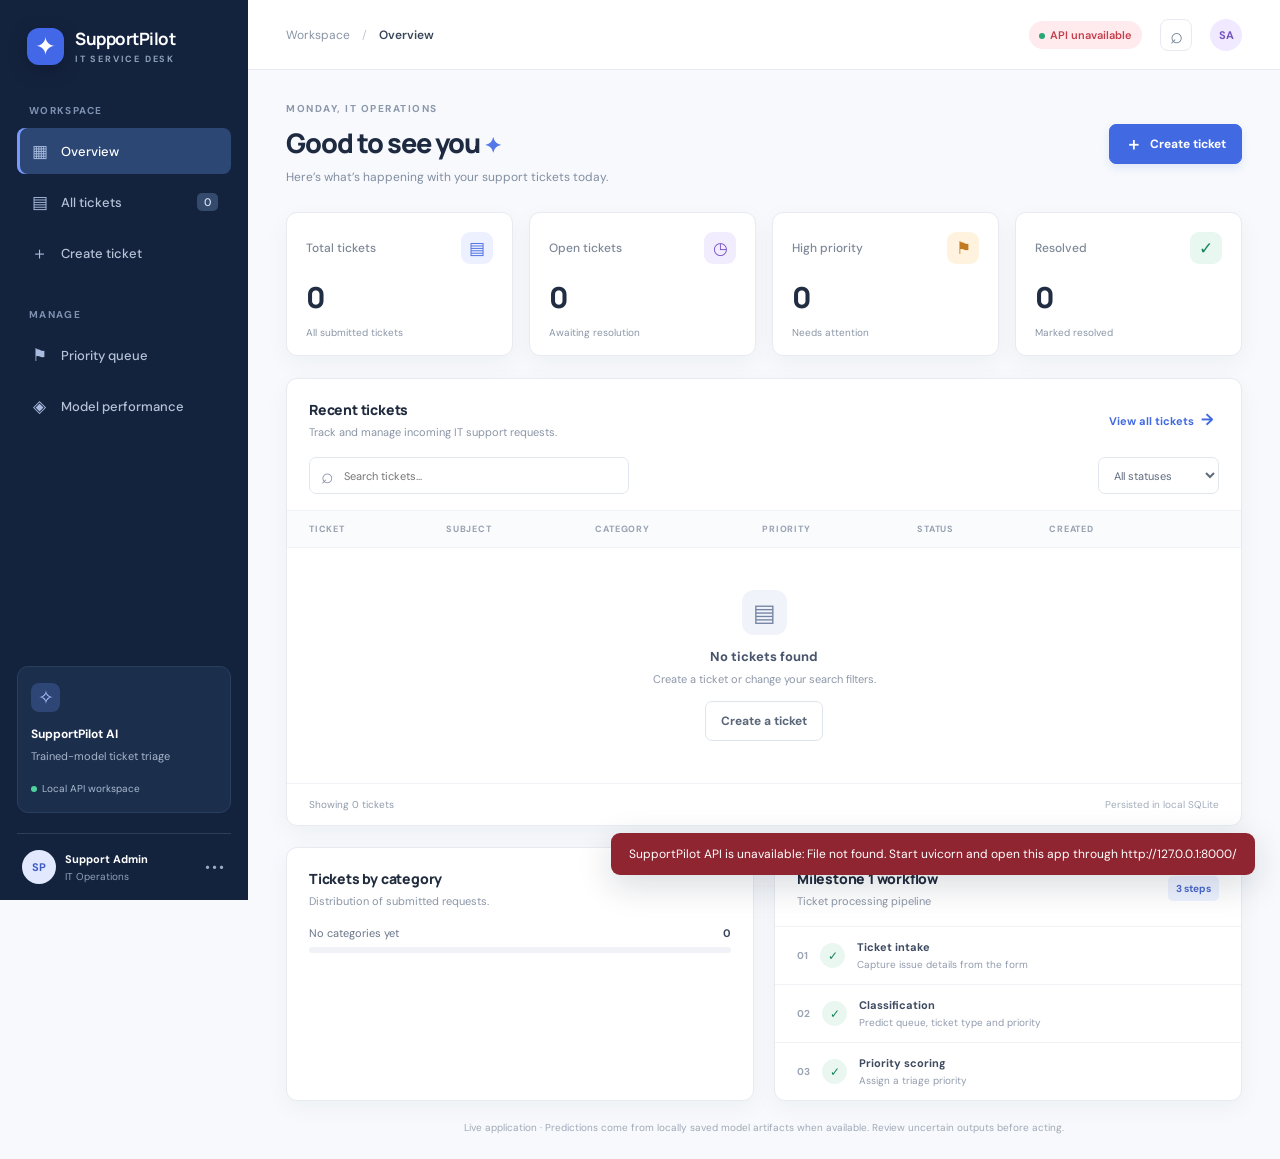
==== SupportPilot-codebase/SupportPilot/frontend/index.html @ 40ceaa6e "first commit" ====
<!DOCTYPE html>
<html lang="en">
<head>
  <meta charset="UTF-8" />
  <meta name="viewport" content="width=device-width, initial-scale=1.0" />
  <meta name="description" content="SupportPilot multilingual AI ticket classification and resolution workspace" />
  <title>SupportPilot | IT Support Desk</title>
  <link rel="stylesheet" href="style.css" />
</head>
<body>
  <div class="app-shell">
    <aside class="sidebar" id="sidebar">
      <a class="brand" href="#" aria-label="SupportPilot home">
        <span class="brand-mark">✦</span>
        <span><strong>SupportPilot</strong><small>IT SERVICE DESK</small></span>
      </a>

      <div class="nav-label">WORKSPACE</div>
      <nav class="nav">
        <button class="nav-item active" data-view="dashboard"><span class="nav-icon">▦</span> Overview</button>
        <button class="nav-item" data-view="tickets"><span class="nav-icon">▤</span> All tickets <span class="nav-count" id="navTicketCount">0</span></button>
        <button class="nav-item" data-view="create"><span class="nav-icon">＋</span> Create ticket</button>
      </nav>

      <div class="nav-label tools-label">MANAGE</div>
      <div class="nav">
        <button class="nav-item" data-view="priority"><span class="nav-icon">⚑</span> Priority queue</button>
          <button class="nav-item" data-view="models"><span class="nav-icon">◈</span> Model performance</button>
      </div>

      <div class="sidebar-bottom">
        <div class="help-card">
          <span class="help-icon">✧</span>
          <strong>SupportPilot AI</strong>
          <p>Trained-model ticket triage</p>
          <span class="status-dot"></span><small>Local API workspace</small>
        </div>
        <div class="profile">
          <div class="avatar">SP</div>
          <div><strong>Support Admin</strong><small>IT Operations</small></div>
          <span class="profile-menu">•••</span>
        </div>
      </div>
    </aside>

    <main class="main">
      <header class="topbar">
        <button class="mobile-menu" id="mobileMenu" aria-label="Toggle navigation">☰</button>
        <div class="breadcrumbs">Workspace <span>/</span> <strong id="breadcrumbCurrent">Overview</strong></div>
        <div class="topbar-right">
          <span class="demo-pill" id="apiStatusPill"><span></span> Connecting API…</span>
          <button class="icon-button" id="clearSearch" title="Clear search" aria-label="Clear search">⌕</button>
          <div class="top-avatar">SA</div>
        </div>
      </header>

      <section class="page-content" id="dashboardView">
        <div class="page-heading">
          <div>
            <p class="eyebrow">MONDAY, IT OPERATIONS</p>
            <h1>Good to see you <span class="wave">✦</span></h1>
            <p class="subheading">Here’s what’s happening with your support tickets today.</p>
          </div>
          <button class="primary-button" id="createTicketTop"><span>＋</span> Create ticket</button>
        </div>

        <div class="metric-grid">
          <article class="metric-card">
            <div class="metric-top"><span>Total tickets</span><span class="metric-icon blue">▤</span></div>
            <div class="metric-value" id="totalMetric">0</div>
            <div class="metric-foot"><span class="metric-neutral">All submitted tickets</span></div>
          </article>
          <article class="metric-card">
            <div class="metric-top"><span>Open tickets</span><span class="metric-icon purple">◷</span></div>
            <div class="metric-value" id="openMetric">0</div>
            <div class="metric-foot"><span class="metric-neutral">Awaiting resolution</span></div>
          </article>
          <article class="metric-card">
            <div class="metric-top"><span>High priority</span><span class="metric-icon orange">⚑</span></div>
            <div class="metric-value" id="highMetric">0</div>
            <div class="metric-foot"><span class="metric-neutral">Needs attention</span></div>
          </article>
          <article class="metric-card">
            <div class="metric-top"><span>Resolved</span><span class="metric-icon green">✓</span></div>
            <div class="metric-value" id="resolvedMetric">0</div>
            <div class="metric-foot"><span class="metric-neutral">Marked resolved</span></div>
          </article>
        </div>

        <section class="panel">
          <div class="panel-heading">
            <div><h2>Recent tickets</h2><p>Track and manage incoming IT support requests.</p></div>
            <button class="text-button" id="viewAllTickets">View all tickets <span>→</span></button>
          </div>
          <div class="table-controls">
            <label class="search-box"><span>⌕</span><input id="ticketSearch" type="search" placeholder="Search tickets..." /></label>
            <select id="statusFilter" aria-label="Filter by status">
              <option value="all">All statuses</option><option value="Open">Open</option><option value="In Progress">In progress</option><option value="Resolved">Resolved</option>
            </select>
          </div>
          <div class="table-wrap">
            <table>
              <thead><tr><th>TICKET</th><th>SUBJECT</th><th>CATEGORY</th><th>PRIORITY</th><th>STATUS</th><th>CREATED</th><th></th></tr></thead>
              <tbody id="ticketTableBody"></tbody>
            </table>
            <div class="empty-state hidden" id="emptyState"><div class="empty-icon">▤</div><strong>No tickets found</strong><p>Create a ticket or change your search filters.</p><button class="secondary-button" id="emptyCreateButton">Create a ticket</button></div>
          </div>
          <div class="table-footer"><span id="tableSummary">Showing 0 tickets</span><span class="prototype-note">Persisted in local SQLite</span></div>
        </section>

        <div class="bottom-grid">
          <section class="panel category-panel">
            <div class="panel-heading"><div><h2>Tickets by category</h2><p>Distribution of submitted requests.</p></div></div>
            <div id="categoryBars" class="category-bars"></div>
          </section>
          <section class="panel workflow-panel">
            <div class="panel-heading"><div><h2>Milestone 1 workflow</h2><p>Ticket processing pipeline</p></div><span class="workflow-tag">3 steps</span></div>
            <div class="workflow-step"><span class="step-number">01</span><span class="step-check">✓</span><div><strong>Ticket intake</strong><small>Capture issue details from the form</small></div></div>
            <div class="workflow-step"><span class="step-number">02</span><span class="step-check">✓</span><div><strong>Classification</strong><small>Predict queue, ticket type and priority</small></div></div>
            <div class="workflow-step"><span class="step-number">03</span><span class="step-check">✓</span><div><strong>Priority scoring</strong><small>Assign a triage priority</small></div></div>
          </section>
        </div>
        <p class="disclaimer">Live application · Predictions come from locally saved model artifacts when available. Review uncertain outputs before acting.</p>
      </section>

      <section class="page-content hidden" id="createView">
        <div class="page-heading">
          <div><p class="eyebrow">TICKET INTAKE</p><h1>Create a ticket</h1><p class="subheading">Describe the issue. SupportPilot will classify and score it.</p></div>
          <button class="secondary-button" id="cancelCreate">← Back to dashboard</button>
        </div>
        <div class="form-layout">
          <form class="panel ticket-form" id="ticketForm">
            <div class="form-section-title"><span class="form-step">1</span><div><h2>Requester details</h2><p>Who needs help?</p></div></div>
            <div class="field-grid">
              <label class="field"><span>Requester name <b>*</b></span><input id="requesterName" name="requesterName" placeholder="e.g. Saksham Sahu" required maxlength="80" /></label>
              <label class="field"><span>Work email <b>*</b></span><input id="requesterEmail" name="requesterEmail" type="email" placeholder="name@company.com" required maxlength="120" /></label>
            </div>
            <div class="form-divider"></div>
            <div class="form-section-title"><span class="form-step">2</span><div><h2>Issue details</h2><p>Give enough detail to understand the problem.</p></div></div>
            <label class="field"><span>Ticket subject <b>*</b></span><input id="ticketSubject" name="subject" placeholder="e.g. Unable to connect to office VPN" required minlength="4" maxlength="120" /></label>
            <label class="field"><span>Description <b>*</b></span><textarea id="ticketDescription" name="description" rows="5" placeholder="What happened? When did it start? Include any error message..." required minlength="10" maxlength="1500"></textarea><small class="field-hint">Minimum 10 characters. Do not include passwords or sensitive data.</small></label>
            <div class="field-grid">
              <label class="field"><span>Business impact <b>*</b></span><select id="businessImpact" required><option value="low">Low — one user, minor inconvenience</option><option value="medium" selected>Medium — work is slowed down</option><option value="high">High — critical work is blocked</option><option value="critical">Critical — multiple users or service down</option></select></label>
              <label class="field"><span>Preferred contact</span><select id="contactMethod"><option>Email</option><option>Phone</option><option>Chat</option></select></label>
              <label class="field"><span>Ticket language</span><select id="ticketLanguage"><option value="auto" selected>Auto detect</option><option value="en">English</option><option value="de">German</option></select></label>
            </div>
            <div class="form-actions"><button type="button" class="secondary-button" id="resetForm">Clear form</button><button type="submit" class="primary-button"><span>✧</span> Submit & classify ticket</button></div>
          </form>
          <aside class="side-info">
            <div class="ai-info-card"><div class="ai-info-icon">✧</div><h3>Smart ticket triage</h3><p>After submission, the backend runs saved classifier artifacts when available and records model confidence for review.</p><div class="info-line"><span>✓</span> Queue and type prediction</div><div class="info-line"><span>✓</span> Model-confidence display</div><div class="info-line"><span>✓</span> Human-reviewed priority triage</div></div>
            <div class="tip-card"><strong>💡 Tip for better results</strong><p>Describe the actual symptom, the system affected, and who is impacted. Avoid vague descriptions such as “It is not working.”</p></div>
          </aside>
        </div>
      </section>

      <section class="page-content hidden" id="ticketsView">
        <div class="page-heading"><div><p class="eyebrow">WORKSPACE</p><h1>All tickets</h1><p class="subheading">Search, review and update ticket status.</p></div><button class="primary-button" id="createFromTickets">＋ Create ticket</button></div>
        <section class="panel"><div class="panel-heading"><div><h2>Ticket queue</h2><p>Tickets persisted by the local SupportPilot API.</p></div></div><div class="table-controls"><label class="search-box"><span>⌕</span><input id="allTicketSearch" type="search" placeholder="Search by ID, subject or requester..." /></label><select id="allStatusFilter"><option value="all">All statuses</option><option>Open</option><option>In Progress</option><option>Resolved</option></select></div><div class="table-wrap"><table><thead><tr><th>TICKET</th><th>SUBJECT</th><th>CATEGORY</th><th>PRIORITY</th><th>STATUS</th><th>CREATED</th><th></th></tr></thead><tbody id="allTicketTableBody"></tbody></table><div class="empty-state hidden" id="allEmptyState"><div class="empty-icon">▤</div><strong>No tickets found</strong><p>Try another search or create a ticket.</p></div></div><div class="table-footer"><span id="allTableSummary">Showing 0 tickets</span><span class="prototype-note">Persisted in local SQLite</span></div></section>
      </section>

      <section class="page-content hidden" id="priorityView">
        <div class="page-heading"><div><p class="eyebrow">TRIAGE</p><h1>Priority queue</h1><p class="subheading">Review tickets that may need faster attention.</p></div><button class="primary-button" id="createFromPriority">＋ Create ticket</button></div>
        <section class="panel"><div class="panel-heading"><div><h2>High and critical priority</h2><p>Model-assigned High and Critical tickets. Confidence is not a calibrated risk score.</p></div></div><div class="table-wrap"><table><thead><tr><th>TICKET</th><th>SUBJECT</th><th>CATEGORY</th><th>PRIORITY</th><th>STATUS</th><th>CREATED</th><th></th></tr></thead><tbody id="priorityTableBody"></tbody></table><div class="empty-state hidden" id="priorityEmptyState"><div class="empty-icon">✓</div><strong>No high-priority tickets</strong><p>New high-priority tickets will appear here.</p></div></div></section>
      </section>
      <section class="page-content hidden" id="modelsView">
        <div class="page-heading">
          <div><p class="eyebrow">MODEL MONITORING</p><h1>Training performance</h1><p class="subheading">Held-out test scores transcribed from your training logs, with live artifact availability.</p></div>
          <button class="secondary-button" id="refreshModels">↻ Refresh model status</button>
        </div>
        <div class="metric-grid model-metric-grid" id="modelMetricCards">
          <article class="metric-card"><div class="metric-top"><span>Loading recorded scores</span><span class="metric-icon blue">◈</span></div><div class="metric-value">—</div><div class="metric-foot">Fetching model metrics…</div></article>
        </div>
        <section class="panel">
          <div class="panel-heading"><div><h2>Held-out evaluation results</h2><p>Recorded metrics from your supplied logs; artifact status is checked against the configured artifacts directory.</p></div><span class="workflow-tag" id="testSetSize">Test set: 2,859 rows</span></div>
          <div class="table-wrap"><table class="model-table"><thead><tr><th>TASK</th><th>MODEL</th><th>ACCURACY / PRIMARY SCORE</th><th>MACRO F1</th><th>WEIGHTED F1 / OVERLAP</th><th>LOCAL ARTIFACT</th></tr></thead><tbody id="modelMetricsBody"><tr><td colspan="6">Loading recorded model results…</td></tr></tbody></table></div>
          <div class="table-footer"><span id="modelMetricsSource">Source: uploaded training logs</span><span class="prototype-note">Historical evaluations, not a live benchmark</span></div>
        </section>
        <div class="bottom-grid">
          <section class="panel category-panel"><div class="panel-heading"><div><h2>Interpretation</h2><p>What these scores indicate</p></div></div><div class="model-insight-list" id="modelInsights"><p>Loading model notes…</p></div></section>
          <section class="panel workflow-panel"><div class="panel-heading"><div><h2>Artifact checklist</h2><p>The app detects model files at runtime</p></div></div><div class="workflow-step"><span class="step-number">01</span><span class="step-check">✓</span><div><strong>queue / priority / type</strong><small>Hugging Face config, tokenizer, and model weights under artifacts/&lt;target&gt;</small></div></div><div class="workflow-step"><span class="step-number">02</span><span class="step-check">✓</span><div><strong>tags</strong><small>Multi-label XLM-RoBERTa checkpoint under artifacts/tags</small></div></div><div class="workflow-step"><span class="step-number">03</span><span class="step-check">✓</span><div><strong>textcnn_queue</strong><small>textcnn.pt plus tokenizer files under artifacts/textcnn_queue</small></div></div><p class="disclaimer model-artifact-help">If your weights are in your previous project, point SUPPORTPILOT_ARTIFACTS_DIR to that artifacts folder in .env. The displayed scores alone do not include model weights.</p></section>
        </div>
        <p class="disclaimer">Scores are taken from the uploaded logs. Queue and priority macro-F1 remain modest; treat these predictions as triage assistance, not autonomous decisions.</p>
      </section>
    </main>
  </div>

  <div class="toast" id="toast" role="status" aria-live="polite"></div>
  <div class="modal-backdrop hidden" id="ticketModal" role="dialog" aria-modal="true" aria-labelledby="modalTitle">
    <div class="modal">
      <button class="modal-close" id="modalClose" aria-label="Close ticket details">×</button>
      <p class="eyebrow">TICKET DETAILS</p><h2 id="modalTitle">Ticket</h2><p class="modal-subtitle" id="modalId"></p>
      <div class="result-grid" id="modalResults"></div>
      <div class="modal-section"><h3>Issue description</h3><p id="modalDescription"></p></div>
      <div class="modal-section"><h3>Classification reasoning</h3><p id="modalReasoning"></p></div>
      <div class="modal-section"><h3>Requester</h3><p id="modalRequester"></p></div>
      <div class="modal-section"><h3>Predicted tags</h3><div id="modalTags" class="predicted-tags"><span class="model-source-note">No tag predictions available.</span></div></div>
      <div class="modal-actions"><label class="field status-update"><span>Update status</span><select id="modalStatus"><option>Open</option><option>In Progress</option><option>Resolved</option></select></label><button class="primary-button" id="saveStatus">Save status</button></div>
      <section class="modal-section hidden" id="resolutionSection">
        <h3>AI resolution draft <span class="review-label">Human review required</span></h3>
        <p id="modalResponse" class="response-draft-text"></p>
        <div id="modalSources" class="source-list"></div>
      </section>
      <div class="modal-actions modal-ai-actions"><button class="secondary-button" id="generateResolution">✧ Draft AI response</button><span id="resolutionStatus" class="muted-status"></span></div>
      <p class="disclaimer">Model outputs are advisory. Review predictions and generated instructions before responding or making operational changes.</p>
    </div>
  </div>
  <script src="script.js"></script>
</body>
</html>
---- SupportPilot-codebase/SupportPilot/frontend/style.css ----
@import url('https://fonts.googleapis.com/css2?family=DM+Sans:wght@400;500;600;700&family=Manrope:wght@400;500;600;700;800&display=swap');

:root{--navy:#14233d;--navy2:#1b2e4d;--ink:#202b3d;--muted:#7b8799;--line:#e7ebf1;--bg:#f7f9fc;--blue:#4169e1;--blue2:#edf2ff;--green:#16845d;--green-bg:#e8f7f0;--orange:#b76b12;--orange-bg:#fff3df;--red:#c43e4c;--red-bg:#ffeaed;--purple:#7555c7;--purple-bg:#f1edff;--shadow:0 7px 24px rgba(26,43,73,.045)}
*{box-sizing:border-box}body{margin:0;background:var(--bg);color:var(--ink);font-family:'DM Sans',sans-serif;font-size:14px}button,input,select,textarea{font:inherit}button{cursor:pointer}.app-shell{min-height:100vh}.sidebar{position:fixed;inset:0 auto 0 0;width:248px;background:var(--navy);color:#fff;padding:27px 17px 16px;display:flex;flex-direction:column;z-index:20}.brand{display:flex;align-items:center;gap:11px;color:white;text-decoration:none;padding:0 10px 39px}.brand-mark{width:37px;height:37px;display:grid;place-items:center;border-radius:12px;background:#4268e7;color:white;font-size:25px;box-shadow:0 5px 15px #101b34}.brand strong{display:block;font-family:Manrope,sans-serif;font-size:17px;letter-spacing:-.5px}.brand small{display:block;margin-top:3px;color:#8ea0bd;font-size:9px;letter-spacing:1.8px;font-weight:700}.nav-label{padding:0 12px;margin-bottom:11px;color:#7e91b1;font-size:10px;letter-spacing:1.3px;font-weight:700}.nav{display:grid;gap:5px}.nav-item{border:0;background:transparent;color:#b6c2d6;display:flex;align-items:center;gap:12px;padding:12px 13px;text-align:left;border-radius:8px;font-size:13px;font-weight:500;transition:.15s}.nav-item:hover{background:#203452;color:#fff}.nav-item.active{background:#2c4774;color:#fff;box-shadow:inset 3px 0 #7899ff}.nav-icon{width:19px;text-align:center;font-size:17px;color:#a9bcdf}.nav-count{margin-left:auto;background:#354b6e;color:#dce6f7;border-radius:5px;padding:2px 7px;font-size:11px}.tools-label{margin-top:31px}.sidebar-bottom{margin-top:auto}.help-card{position:relative;background:#1b2e4c;border:1px solid #2a3f60;border-radius:11px;padding:16px 13px;margin-bottom:20px}.help-icon{display:grid;place-items:center;width:29px;height:29px;border-radius:8px;background:#2d4675;color:#a9c0ff;font-size:19px;margin-bottom:12px}.help-card strong{font-size:12px}.help-card p{color:#a6b5ca;font-size:11px;line-height:1.5;margin:6px 0 14px}.help-card small{font-size:10px;color:#a9bad0}.status-dot{display:inline-block;width:6px;height:6px;background:#50d29c;border-radius:50%;margin-right:5px}.profile{border-top:1px solid #2b3e5b;padding:16px 5px 0;display:flex;align-items:center;gap:9px}.avatar,.top-avatar{display:grid;place-items:center;width:34px;height:34px;border-radius:50%;background:#e2e9ff;color:#3e5bc2;font-size:11px;font-weight:700}.profile strong{display:block;font-size:11px}.profile small{display:block;color:#90a1bb;font-size:10px;margin-top:4px}.profile-menu{margin-left:auto;color:#9aabc3;letter-spacing:2px}.main{margin-left:248px;min-height:100vh}.topbar{height:70px;background:#fff;border-bottom:1px solid var(--line);display:flex;align-items:center;justify-content:space-between;padding:0 38px}.breadcrumbs{font-size:12px;color:#8994a5}.breadcrumbs span{padding:0 9px;color:#c2c9d4}.breadcrumbs strong{color:#39465a;font-weight:600}.topbar-right{display:flex;align-items:center;gap:18px}.demo-pill{background:#eef8f3;color:#21815d;border-radius:20px;padding:7px 10px;font-size:11px;font-weight:600}.demo-pill span{display:inline-block;width:6px;height:6px;background:#29a675;border-radius:50%;margin-right:5px}.icon-button{border:1px solid var(--line);background:white;color:#77849a;border-radius:8px;width:32px;height:32px;font-size:22px}.top-avatar{width:32px;height:32px;background:#f0e9ff;color:#7654bd}.mobile-menu{display:none}.page-content{padding:32px 38px 25px;max-width:1600px;margin:auto}.page-heading{display:flex;justify-content:space-between;align-items:center;gap:20px;margin-bottom:27px}.eyebrow{font-size:10px;letter-spacing:1.5px;color:#8b97aa;font-weight:700;margin:0 0 9px}.page-heading h1{font-family:Manrope,sans-serif;font-size:27px;letter-spacing:-1px;margin:0;color:#1d2a40;font-weight:800}.wave{font-size:21px;color:#5478e7}.subheading{font-size:12px;color:#818da0;margin:8px 0 0}.primary-button,.secondary-button{border-radius:7px;padding:11px 15px;font-size:12px;font-weight:700;display:inline-flex;align-items:center;justify-content:center;gap:8px;white-space:nowrap;transition:.15s}.primary-button{border:1px solid var(--blue);background:var(--blue);color:#fff;box-shadow:0 4px 10px #4169e122}.primary-button:hover{background:#3157ce;transform:translateY(-1px)}.primary-button span{font-size:17px;line-height:12px}.secondary-button{border:1px solid #dfe4ec;background:#fff;color:#5a6679}.secondary-button:hover{background:#f7f9fc}.metric-grid{display:grid;grid-template-columns:repeat(4,minmax(0,1fr));gap:16px;margin-bottom:22px}.metric-card,.panel{background:white;border:1px solid var(--line);border-radius:11px;box-shadow:var(--shadow)}.metric-card{padding:19px 19px 16px}.metric-top{display:flex;align-items:center;justify-content:space-between;color:#7c8798;font-size:12px;font-weight:500}.metric-icon{width:32px;height:32px;display:grid;place-items:center;border-radius:9px;font-size:17px}.blue{color:#4b6fe2;background:#edf1ff}.purple{color:#7956c8;background:#f1edff}.orange{color:#c17a20;background:#fff3df}.green{color:#16845d;background:#e8f7f0}.metric-value{font-family:Manrope,sans-serif;font-size:29px;letter-spacing:-1px;font-weight:800;margin:13px 0 9px;color:#202d42}.metric-foot{font-size:10px;color:#8b96a7}.metric-neutral{color:#8b96a7}.panel{overflow:hidden;margin-bottom:21px}.panel-heading{display:flex;align-items:center;justify-content:space-between;gap:14px;padding:21px 22px 18px}.panel-heading h2{font-family:Manrope,sans-serif;font-size:14px;margin:0;font-weight:800;letter-spacing:-.2px}.panel-heading p{font-size:11px;color:#8a95a6;margin:6px 0 0}.text-button{border:0;background:transparent;color:#4169e1;font-size:11px;font-weight:700}.text-button span{font-size:16px;margin-left:4px}.table-controls{padding:0 22px 16px;display:flex;justify-content:space-between;gap:12px}.search-box{display:flex;align-items:center;gap:8px;width:min(320px,100%);border:1px solid #e2e7ef;border-radius:7px;padding:0 11px;color:#8996aa}.search-box span{font-size:21px}.search-box input{border:0;outline:0;width:100%;height:35px;font-size:11px;color:var(--ink);background:transparent}.table-controls select,.field select,.status-update select{border:1px solid #e2e7ef;border-radius:7px;padding:0 30px 0 11px;background:white;color:#5f6b7e;font-size:11px;min-height:36px;outline-color:#9db2ff}.table-wrap{width:100%;overflow-x:auto}table{width:100%;border-collapse:collapse;white-space:nowrap}thead{background:#fafbfd}th{text-align:left;padding:12px 15px;color:#98a2b1;font-size:9px;letter-spacing:.8px;font-weight:700;border-top:1px solid #eff1f5;border-bottom:1px solid #eff1f5}td{padding:13px 15px;border-bottom:1px solid #f0f2f6;font-size:11px;color:#596579}tbody tr:last-child td{border-bottom:0}tbody tr:hover{background:#fbfcff}td:first-child,th:first-child{padding-left:22px}.ticket-id{color:#4169e1;font-weight:700;font-size:10px}.subject-cell{display:flex;align-items:center;gap:9px;max-width:280px}.subject-icon{width:28px;height:28px;display:grid;place-items:center;border-radius:8px;background:#f0f3fa;color:#6d7b94;font-size:14px;flex-shrink:0}.subject-text{overflow:hidden;text-overflow:ellipsis;max-width:225px;color:#354257;font-weight:600}.requester-line{display:block;color:#9aa4b3;font-size:10px;margin-top:4px;font-weight:400}.category-label{display:inline-flex;align-items:center;gap:5px}.category-dot{width:6px;height:6px;border-radius:50%;background:#6b85df}.priority-badge,.status-badge,.severity-badge{display:inline-flex;align-items:center;gap:5px;border-radius:5px;padding:5px 7px;font-size:10px;font-weight:700}.priority-badge.critical,.severity-badge.critical{color:var(--red);background:var(--red-bg)}.priority-badge.high,.severity-badge.high{color:#ba6c16;background:#fff1d9}.priority-badge.medium,.severity-badge.medium{color:#5e62bd;background:#f0efff}.priority-badge.low,.severity-badge.low{color:#26835e;background:#e9f7f0}.status-badge.open{color:#b66c13;background:#fff3df}.status-badge.in-progress{color:#4267c9;background:#edf2ff}.status-badge.resolved{color:#16845d;background:#e8f7f0}.row-menu{border:0;background:transparent;color:#99a3b2;font-size:18px;padding:4px 8px;border-radius:5px}.row-menu:hover{background:#eef2fa}.table-footer{display:flex;justify-content:space-between;gap:10px;padding:14px 22px;border-top:1px solid #f0f2f6;color:#919bab;font-size:10px}.prototype-note{color:#a3adba}.bottom-grid{display:grid;grid-template-columns:1fr 1fr;gap:20px}.bottom-grid .panel{margin-bottom:0}.category-bars{padding:0 22px 21px;display:grid;gap:15px}.bar-label{display:flex;justify-content:space-between;font-size:11px;color:#697589;margin-bottom:7px}.bar-label strong{color:#3b485c}.bar-track{height:6px;background:#f0f2f7;border-radius:8px;overflow:hidden}.bar-fill{height:100%;background:#5476e8;border-radius:8px;transition:width .3s}.workflow-tag{background:#edf2ff;color:#4968cc;font-size:10px;font-weight:700;padding:6px 8px;border-radius:5px}.workflow-step{display:flex;align-items:center;gap:12px;padding:13px 22px;border-top:1px solid #f0f2f6}.step-number{font-size:10px;color:#9ba5b4;font-weight:700}.step-check{display:grid;place-items:center;width:25px;height:25px;border-radius:50%;background:#e9f7f0;color:#16845d;font-size:12px}.workflow-step strong{font-size:11px;display:block;color:#3e4b60}.workflow-step small{display:block;font-size:10px;color:#929cad;margin-top:4px}.disclaimer{text-align:center;font-size:10px;color:#a0a9b7;margin:20px 0 0}.hidden{display:none!important}.form-layout{display:grid;grid-template-columns:minmax(0,1.7fr) minmax(230px,.8fr);gap:20px;align-items:start}.ticket-form{padding:25px}.form-section-title{display:flex;align-items:center;gap:12px;margin-bottom:21px}.form-step{width:30px;height:30px;display:grid;place-items:center;border-radius:9px;background:#edf2ff;color:#4169e1;font-size:12px;font-weight:800}.form-section-title h2{font-family:Manrope,sans-serif;font-size:14px;margin:0}.form-section-title p{color:#8a95a6;font-size:11px;margin:5px 0 0}.field-grid{display:grid;grid-template-columns:1fr 1fr;gap:15px}.field{display:flex;flex-direction:column;gap:8px;margin-bottom:17px;min-width:0}.field>span{font-size:11px;color:#4b586c;font-weight:700}.field b{color:#d44d59}.field input,.field textarea,.field select{width:100%;border:1px solid #dfe5ed;border-radius:7px;padding:11px 12px;background:#fff;color:#354257;outline:none;font-size:12px;transition:border .15s,box-shadow .15s}.field input,.field select{min-height:40px}.field textarea{resize:vertical;line-height:1.6;min-height:120px}.field input:focus,.field textarea:focus,.field select:focus{border-color:#8aa3ff;box-shadow:0 0 0 3px #4169e114}.field input::placeholder,.field textarea::placeholder{color:#b1bac7}.field-hint{font-size:10px;color:#9aa4b2;margin-top:-3px}.form-divider{height:1px;background:#edf0f5;margin:7px 0 24px}.form-actions{display:flex;justify-content:flex-end;gap:10px;border-top:1px solid #edf0f5;padding-top:20px;margin-top:5px}.side-info{display:grid;gap:14px}.ai-info-card{background:#172944;border-radius:11px;padding:22px;color:#fff}.ai-info-icon{width:37px;height:37px;display:grid;place-items:center;border-radius:10px;background:#2d4673;color:#b7c8ff;font-size:23px;margin-bottom:15px}.ai-info-card h3{font-family:Manrope,sans-serif;font-size:15px;margin:0 0 9px}.ai-info-card p{color:#aebbd0;font-size:11px;line-height:1.7;margin:0 0 18px}.info-line{display:flex;align-items:center;gap:8px;font-size:11px;color:#dce5f3;margin-top:12px}.info-line span{color:#65d8a8}.tip-card{border:1px solid #f0e4c9;background:#fffbf1;border-radius:10px;padding:17px}.tip-card strong{font-size:11px;color:#94621d}.tip-card p{font-size:11px;color:#897c64;line-height:1.7;margin:9px 0 0}.empty-state{padding:42px 15px;text-align:center;color:#8c97a7}.empty-icon{display:grid;place-items:center;width:45px;height:45px;border-radius:12px;background:#f0f3fa;color:#7383a2;font-size:24px;margin:0 auto 12px}.empty-state strong{font-size:13px;color:#47546a}.empty-state p{font-size:11px;margin:7px 0 15px}.empty-state .secondary-button{margin:auto}.toast{position:fixed;bottom:25px;right:25px;background:#172944;color:white;padding:13px 18px;border-radius:9px;box-shadow:0 10px 35px #0e1b3029;font-size:12px;z-index:80;opacity:0;transform:translateY(10px);pointer-events:none;transition:.2s}.toast.show{opacity:1;transform:translateY(0)}.modal-backdrop{position:fixed;inset:0;background:#101c31a6;z-index:60;display:flex;align-items:center;justify-content:center;padding:20px;overflow:auto}.modal{position:relative;width:min(600px,100%);background:#fff;border-radius:14px;padding:27px;box-shadow:0 20px 70px #101c3130;max-height:90vh;overflow:auto}.modal-close{position:absolute;right:20px;top:17px;border:0;background:#f3f5f9;border-radius:50%;width:30px;height:30px;font-size:22px;color:#67758a}.modal h2{font-family:Manrope,sans-serif;margin:0;font-size:21px}.modal-subtitle{font-size:11px;color:#4169e1;font-weight:700;margin:8px 0 20px}.result-grid{display:grid;grid-template-columns:repeat(3,1fr);gap:10px;margin-bottom:20px}.result-box{border:1px solid #e9edf3;border-radius:8px;padding:12px}.result-box span{display:block;font-size:10px;color:#8a95a6;margin-bottom:8px}.result-box strong{font-size:12px;color:#344158}.modal-section{border-top:1px solid #edf0f5;padding:16px 0}.modal-section h3{font-size:11px;margin:0 0 7px;color:#59667a}.modal-section p{font-size:12px;line-height:1.65;color:#788497;margin:0;white-space:pre-wrap;overflow-wrap:anywhere}.modal-actions{display:flex;align-items:end;gap:12px;justify-content:flex-end;border-top:1px solid #edf0f5;padding-top:15px}.status-update{margin:0;min-width:145px}.status-update select{width:100%}@media(max-width:1150px){.sidebar{width:220px}.main{margin-left:220px}.page-content{padding:28px 24px}.topbar{padding:0 24px}.metric-grid{gap:10px}.metric-card{padding:16px}.bottom-grid{gap:13px}.form-layout{grid-template-columns:minmax(0,1.5fr) minmax(210px,.8fr)}}@media(max-width:900px){.sidebar{transform:translateX(-100%);transition:transform .2s;width:248px}.sidebar.open{transform:translateX(0);box-shadow:12px 0 40px #14233d33}.main{margin-left:0}.mobile-menu{display:block;border:0;background:white;color:#54647c;font-size:19px;margin-right:10px}.topbar{justify-content:flex-start}.topbar-right{margin-left:auto}.metric-grid{grid-template-columns:repeat(2,minmax(0,1fr))}.bottom-grid{grid-template-columns:1fr}.form-layout{grid-template-columns:1fr}.side-info{grid-template-columns:1fr 1fr}}@media(max-width:600px){.topbar{height:60px;padding:0 15px}.topbar-right{gap:9px}.demo-pill{font-size:0;padding:8px}.demo-pill span{margin:0}.icon-button{display:none}.page-content{padding:23px 14px}.page-heading{align-items:flex-start;flex-direction:column;margin-bottom:20px}.page-heading h1{font-size:24px}.page-heading>.primary-button,.page-heading>.secondary-button{align-self:stretch}.metric-grid{gap:9px}.metric-card{padding:14px}.metric-value{font-size:25px}.metric-top{font-size:11px}.panel-heading{padding:17px 14px}.table-controls{padding:0 14px 13px;flex-direction:column}.search-box{width:100%}.table-controls select{width:100%}.table-footer{padding:12px 14px;flex-direction:column}.field-grid{grid-template-columns:1fr;gap:0}.ticket-form{padding:18px 14px}.form-actions{flex-direction:column-reverse}.form-actions button{width:100%}.side-info{grid-template-columns:1fr}.result-grid{grid-template-columns:1fr 1fr}.modal{padding:22px 17px}.modal-actions{align-items:stretch;flex-direction:column}.status-update{width:100%}.modal-actions .primary-button{width:100%}.breadcrumbs{font-size:11px}.profile-menu{display:none}}

/* Model-performance and live AI state additions */
.model-metric-grid .metric-card{min-width:0}
.model-score-number{display:flex;align-items:baseline;gap:5px}
.model-score-number small{font-size:11px;color:var(--muted);font-weight:600}
.model-status-chip{display:inline-flex;align-items:center;gap:6px;padding:5px 8px;border-radius:999px;font-size:10px;font-weight:700;white-space:nowrap}
.model-status-chip::before{content:"";width:6px;height:6px;border-radius:50%;background:currentColor}
.model-status-chip.available{background:var(--green-bg);color:var(--green)}
.model-status-chip.missing{background:var(--orange-bg);color:var(--orange)}
.model-status-chip.error{background:var(--red-bg);color:var(--red)}
.model-table{min-width:820px}
.model-table td,.model-table th{padding:14px 18px;text-align:left;border-bottom:1px solid var(--line);font-size:11px}
.model-table th{color:#8994a5;font-size:9px;letter-spacing:.8px;background:#fbfcfe}
.model-primary-score{font-family:Manrope,sans-serif;font-weight:800;font-size:13px;color:#263651}
.model-mini-meter{height:5px;width:86px;max-width:100%;margin-top:6px;border-radius:99px;background:#edf0f5;overflow:hidden}
.model-mini-meter span{display:block;height:100%;border-radius:99px;background:var(--blue)}
.model-insight-list{padding:0 22px 18px;display:grid;gap:12px}
.model-insight{border-left:3px solid #dce5ff;padding:2px 0 2px 12px;color:#68758a;font-size:11px;line-height:1.6}
.model-insight strong{display:block;color:#2d3b53;font-size:12px;margin-bottom:3px}
.model-source-note{font-size:10px;color:var(--muted);line-height:1.5}
.review-label{display:inline-flex;vertical-align:middle;margin-left:5px;padding:4px 7px;border-radius:5px;background:var(--orange-bg);color:var(--orange);font:700 9px 'DM Sans',sans-serif;letter-spacing:0}
.response-draft-text{white-space:pre-wrap;line-height:1.7;background:#f8faff;border:1px solid #e7edfa;padding:13px;border-radius:8px;color:#34425b;font-size:12px}
.source-list{display:grid;gap:8px;margin-top:10px}
.source-item{border:1px solid var(--line);border-radius:8px;padding:10px 12px;font-size:11px;line-height:1.5;color:#657187;background:#fff}
.source-item strong{display:block;color:#2c3b53;margin-bottom:4px}
.modal-ai-actions{justify-content:flex-start;align-items:center}
.muted-status{font-size:11px;color:var(--muted)}
.connection-error{color:var(--red)!important;background:var(--red-bg)!important}
.confidence-line{color:#8a96a8;font-size:10px;font-weight:500;margin-top:4px}
.model-artifact-help{padding:0 22px 18px}
.tag-pill{display:inline-flex;background:#eef2ff;color:#4d64bb;border-radius:5px;padding:4px 7px;margin:2px;font-size:10px;font-weight:600}
@media (max-width:1100px){.model-metric-grid{grid-template-columns:repeat(2,minmax(0,1fr))}}
@media (max-width:650px){.model-metric-grid{grid-template-columns:1fr}.model-table{min-width:760px}}

.toast.error-toast{background:#8f2531;color:#fff}

.predicted-tags{display:flex;flex-wrap:wrap;gap:5px;align-items:center}
.model-insight:first-child{margin-top:1px}
button:disabled{opacity:.6;cursor:wait;transform:none!important}

.model-table td:last-child .confidence-line{max-width:240px;white-space:normal;overflow-wrap:anywhere;line-height:1.4}
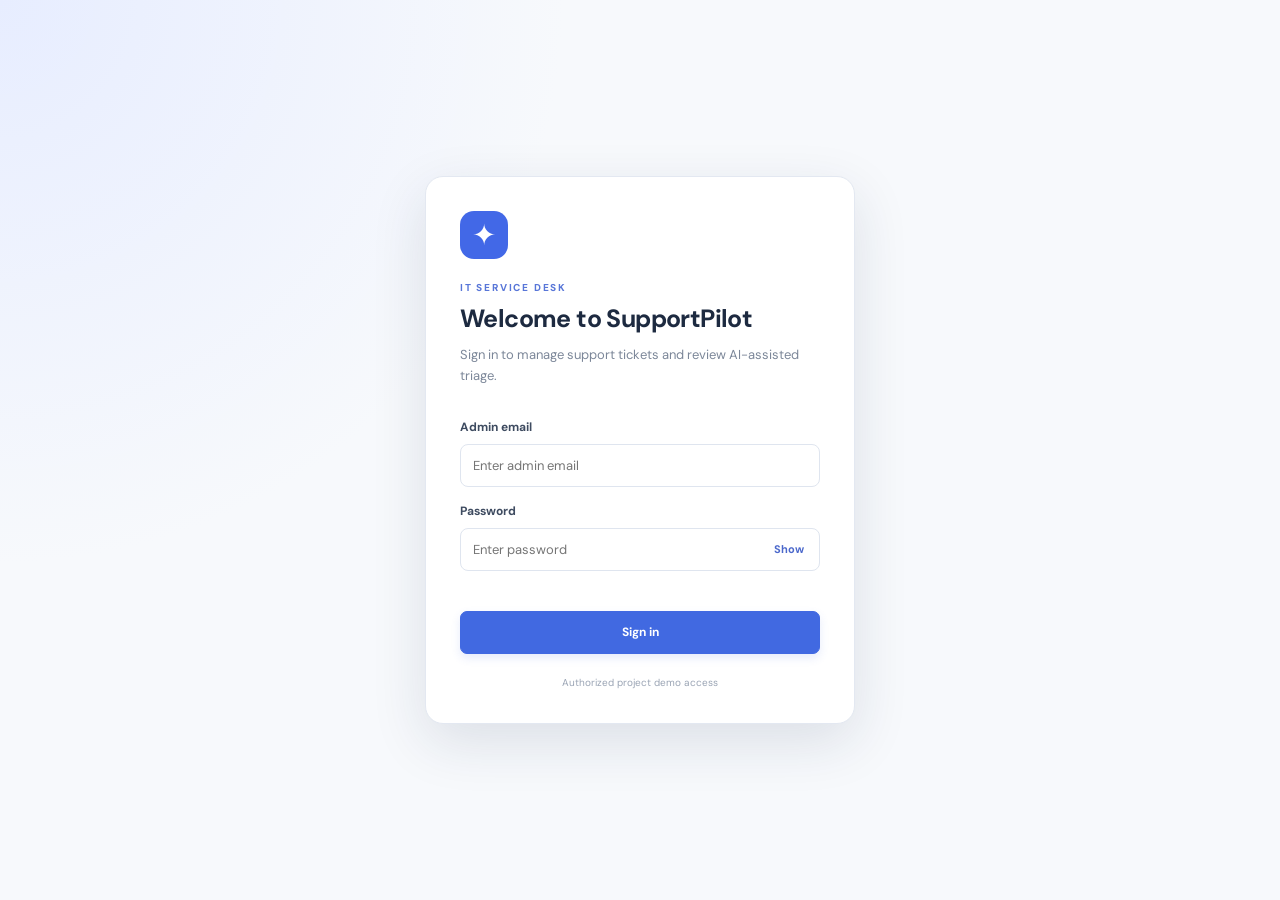
==== commit 5bda3013: "Update SupportPilot frontend and classifier" ====
--- a/SupportPilot-codebase/SupportPilot/frontend/index.html
+++ b/SupportPilot-codebase/SupportPilot/frontend/index.html
@@ -8,7 +8,27 @@
   <link rel="stylesheet" href="style.css" />
 </head>
 <body>
-  <div class="app-shell">
+  <section class="login-screen" id="loginScreen" aria-labelledby="loginTitle">
+    <div class="login-card">
+      <div class="login-brand-mark">✦</div>
+      <p class="login-eyebrow">IT SERVICE DESK</p>
+      <h1 id="loginTitle">Welcome to SupportPilot</h1>
+      <p class="login-description">Sign in to manage support tickets and review AI-assisted triage.</p>
+      <form id="adminLoginForm" class="login-form">
+        <label for="adminEmail">Admin email</label>
+        <input id="adminEmail" name="email" type="email" autocomplete="username" placeholder="Enter admin email" required />
+        <label for="adminPassword">Password</label>
+        <div class="password-input-wrap">
+          <input id="adminPassword" name="password" type="password" autocomplete="current-password" placeholder="Enter password" required />
+          <button type="button" id="togglePassword" class="password-toggle" aria-label="Show password">Show</button>
+        </div>
+        <p id="loginError" class="login-error" role="alert" aria-live="polite"></p>
+        <button type="submit" class="primary-button login-submit">Sign in</button>
+      </form>
+      <p class="login-footnote">Authorized project demo access</p>
+    </div>
+  </section>
+  <div class="app-shell auth-hidden" id="appShell">
     <aside class="sidebar" id="sidebar">
       <a class="brand" href="#" aria-label="SupportPilot home">
         <span class="brand-mark">✦</span>
@@ -49,6 +69,7 @@
         <div class="breadcrumbs">Workspace <span>/</span> <strong id="breadcrumbCurrent">Overview</strong></div>
         <div class="topbar-right">
           <span class="demo-pill" id="apiStatusPill"><span></span> Connecting API…</span>
+          <button class="secondary-button signout-button" id="signOutButton" type="button">Sign out</button>
           <button class="icon-button" id="clearSearch" title="Clear search" aria-label="Clear search">⌕</button>
           <div class="top-avatar">SA</div>
         </div>
--- a/SupportPilot-codebase/SupportPilot/frontend/style.css
+++ b/SupportPilot-codebase/SupportPilot/frontend/style.css
@@ -43,3 +43,26 @@
 button:disabled{opacity:.6;cursor:wait;transform:none!important}
 
 .model-table td:last-child .confidence-line{max-width:240px;white-space:normal;overflow-wrap:anywhere;line-height:1.4}
+
+
+/* Admin sign-in screen additions */
+.auth-hidden { display: none !important; }
+.login-hidden { display: none !important; }
+.login-screen { min-height: 100vh; display: grid; place-items: center; padding: 28px 16px; background: radial-gradient(circle at top left, #e7edff 0, transparent 36%), var(--bg, #f5f7fb); }
+.login-card { width: min(100%, 430px); background: #fff; border: 1px solid #e3e8f1; border-radius: 18px; padding: 34px; box-shadow: 0 18px 55px rgba(25, 43, 76, .12); }
+.login-brand-mark { width: 48px; height: 48px; display: grid; place-items: center; border-radius: 14px; background: #4268e7; color: #fff; font-size: 29px; margin-bottom: 22px; }
+.login-eyebrow { margin: 0 0 8px; color: #5876d8; font-size: 10px; letter-spacing: 1.8px; font-weight: 800; }
+.login-card h1 { margin: 0; color: #1d2a40; font-size: 25px; letter-spacing: -.6px; }
+.login-description { margin: 10px 0 25px; color: #7c8799; font-size: 13px; line-height: 1.6; }
+.login-form { display: grid; gap: 9px; }
+.login-form label { margin-top: 7px; color: #3e4b60; font-size: 12px; font-weight: 700; }
+.login-form input { width: 100%; min-height: 43px; border: 1px solid #dfe5ef; border-radius: 8px; padding: 0 12px; outline: none; color: #25334a; background: #fff; font-size: 13px; }
+.login-form input:focus { border-color: #6c8af0; box-shadow: 0 0 0 3px rgba(66, 104, 231, .12); }
+.password-input-wrap { display: flex; align-items: center; position: relative; }
+.password-input-wrap input { padding-right: 58px; }
+.password-toggle { position: absolute; right: 9px; border: 0; background: transparent; color: #4b68cb; font-size: 11px; font-weight: 700; padding: 7px; }
+.login-error { min-height: 17px; margin: 2px 0 0; color: #c33e4b; font-size: 11px; }
+.login-submit { width: 100%; min-height: 43px; margin-top: 3px; }
+.login-footnote { margin: 22px 0 0; text-align: center; color: #9aa4b4; font-size: 10px; }
+.signout-button { padding: 8px 11px; font-size: 11px; }
+@media (max-width: 520px) { .login-card { padding: 25px 21px; } .topbar-right { gap: 8px; } .signout-button { padding: 7px 8px; } }
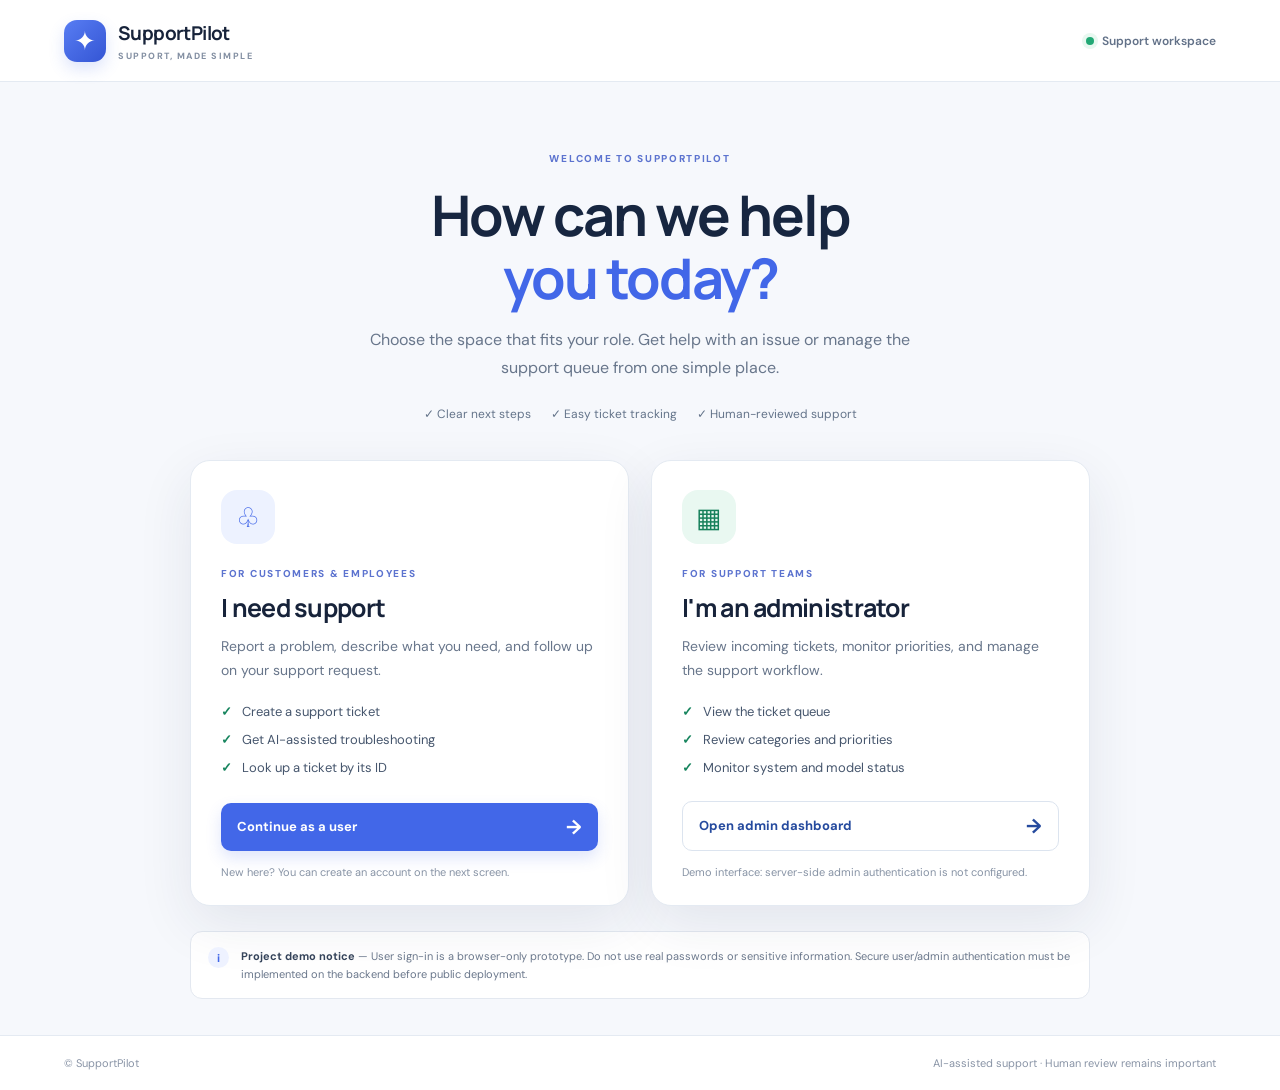
==== commit 84c3d4fb: "Seperate Frontend" ====
--- a/SupportPilot-codebase/SupportPilot/frontend/index.html
+++ b/SupportPilot-codebase/SupportPilot/frontend/index.html
@@ -1,230 +1,45 @@
-<!DOCTYPE html>
+<!doctype html>
 <html lang="en">
 <head>
-  <meta charset="UTF-8" />
-  <meta name="viewport" content="width=device-width, initial-scale=1.0" />
-  <meta name="description" content="SupportPilot multilingual AI ticket classification and resolution workspace" />
-  <title>SupportPilot | IT Support Desk</title>
-  <link rel="stylesheet" href="style.css" />
+  <meta charset="utf-8"><meta name="viewport" content="width=device-width, initial-scale=1">
+  <meta name="description" content="SupportPilot customer support portal selection">
+  <title>SupportPilot | Choose your portal</title>
+  <link rel="stylesheet" href="portal.css">
 </head>
-<body>
-  <section class="login-screen" id="loginScreen" aria-labelledby="loginTitle">
-    <div class="login-card">
-      <div class="login-brand-mark">✦</div>
-      <p class="login-eyebrow">IT SERVICE DESK</p>
-      <h1 id="loginTitle">Welcome to SupportPilot</h1>
-      <p class="login-description">Sign in to manage support tickets and review AI-assisted triage.</p>
-      <form id="adminLoginForm" class="login-form">
-        <label for="adminEmail">Admin email</label>
-        <input id="adminEmail" name="email" type="email" autocomplete="username" placeholder="Enter admin email" required />
-        <label for="adminPassword">Password</label>
-        <div class="password-input-wrap">
-          <input id="adminPassword" name="password" type="password" autocomplete="current-password" placeholder="Enter password" required />
-          <button type="button" id="togglePassword" class="password-toggle" aria-label="Show password">Show</button>
-        </div>
-        <p id="loginError" class="login-error" role="alert" aria-live="polite"></p>
-        <button type="submit" class="primary-button login-submit">Sign in</button>
-      </form>
-      <p class="login-footnote">Authorized project demo access</p>
-    </div>
-  </section>
-  <div class="app-shell auth-hidden" id="appShell">
-    <aside class="sidebar" id="sidebar">
-      <a class="brand" href="#" aria-label="SupportPilot home">
-        <span class="brand-mark">✦</span>
-        <span><strong>SupportPilot</strong><small>IT SERVICE DESK</small></span>
-      </a>
-
-      <div class="nav-label">WORKSPACE</div>
-      <nav class="nav">
-        <button class="nav-item active" data-view="dashboard"><span class="nav-icon">▦</span> Overview</button>
-        <button class="nav-item" data-view="tickets"><span class="nav-icon">▤</span> All tickets <span class="nav-count" id="navTicketCount">0</span></button>
-        <button class="nav-item" data-view="create"><span class="nav-icon">＋</span> Create ticket</button>
-      </nav>
-
-      <div class="nav-label tools-label">MANAGE</div>
-      <div class="nav">
-        <button class="nav-item" data-view="priority"><span class="nav-icon">⚑</span> Priority queue</button>
-          <button class="nav-item" data-view="models"><span class="nav-icon">◈</span> Model performance</button>
-      </div>
-
-      <div class="sidebar-bottom">
-        <div class="help-card">
-          <span class="help-icon">✧</span>
-          <strong>SupportPilot AI</strong>
-          <p>Trained-model ticket triage</p>
-          <span class="status-dot"></span><small>Local API workspace</small>
-        </div>
-        <div class="profile">
-          <div class="avatar">SP</div>
-          <div><strong>Support Admin</strong><small>IT Operations</small></div>
-          <span class="profile-menu">•••</span>
-        </div>
-      </div>
-    </aside>
-
-    <main class="main">
-      <header class="topbar">
-        <button class="mobile-menu" id="mobileMenu" aria-label="Toggle navigation">☰</button>
-        <div class="breadcrumbs">Workspace <span>/</span> <strong id="breadcrumbCurrent">Overview</strong></div>
-        <div class="topbar-right">
-          <span class="demo-pill" id="apiStatusPill"><span></span> Connecting API…</span>
-          <button class="secondary-button signout-button" id="signOutButton" type="button">Sign out</button>
-          <button class="icon-button" id="clearSearch" title="Clear search" aria-label="Clear search">⌕</button>
-          <div class="top-avatar">SA</div>
-        </div>
-      </header>
-
-      <section class="page-content" id="dashboardView">
-        <div class="page-heading">
-          <div>
-            <p class="eyebrow">MONDAY, IT OPERATIONS</p>
-            <h1>Good to see you <span class="wave">✦</span></h1>
-            <p class="subheading">Here’s what’s happening with your support tickets today.</p>
-          </div>
-          <button class="primary-button" id="createTicketTop"><span>＋</span> Create ticket</button>
-        </div>
-
-        <div class="metric-grid">
-          <article class="metric-card">
-            <div class="metric-top"><span>Total tickets</span><span class="metric-icon blue">▤</span></div>
-            <div class="metric-value" id="totalMetric">0</div>
-            <div class="metric-foot"><span class="metric-neutral">All submitted tickets</span></div>
-          </article>
-          <article class="metric-card">
-            <div class="metric-top"><span>Open tickets</span><span class="metric-icon purple">◷</span></div>
-            <div class="metric-value" id="openMetric">0</div>
-            <div class="metric-foot"><span class="metric-neutral">Awaiting resolution</span></div>
-          </article>
-          <article class="metric-card">
-            <div class="metric-top"><span>High priority</span><span class="metric-icon orange">⚑</span></div>
-            <div class="metric-value" id="highMetric">0</div>
-            <div class="metric-foot"><span class="metric-neutral">Needs attention</span></div>
-          </article>
-          <article class="metric-card">
-            <div class="metric-top"><span>Resolved</span><span class="metric-icon green">✓</span></div>
-            <div class="metric-value" id="resolvedMetric">0</div>
-            <div class="metric-foot"><span class="metric-neutral">Marked resolved</span></div>
-          </article>
-        </div>
-
-        <section class="panel">
-          <div class="panel-heading">
-            <div><h2>Recent tickets</h2><p>Track and manage incoming IT support requests.</p></div>
-            <button class="text-button" id="viewAllTickets">View all tickets <span>→</span></button>
-          </div>
-          <div class="table-controls">
-            <label class="search-box"><span>⌕</span><input id="ticketSearch" type="search" placeholder="Search tickets..." /></label>
-            <select id="statusFilter" aria-label="Filter by status">
-              <option value="all">All statuses</option><option value="Open">Open</option><option value="In Progress">In progress</option><option value="Resolved">Resolved</option>
-            </select>
-          </div>
-          <div class="table-wrap">
-            <table>
-              <thead><tr><th>TICKET</th><th>SUBJECT</th><th>CATEGORY</th><th>PRIORITY</th><th>STATUS</th><th>CREATED</th><th></th></tr></thead>
-              <tbody id="ticketTableBody"></tbody>
-            </table>
-            <div class="empty-state hidden" id="emptyState"><div class="empty-icon">▤</div><strong>No tickets found</strong><p>Create a ticket or change your search filters.</p><button class="secondary-button" id="emptyCreateButton">Create a ticket</button></div>
-          </div>
-          <div class="table-footer"><span id="tableSummary">Showing 0 tickets</span><span class="prototype-note">Persisted in local SQLite</span></div>
-        </section>
-
-        <div class="bottom-grid">
-          <section class="panel category-panel">
-            <div class="panel-heading"><div><h2>Tickets by category</h2><p>Distribution of submitted requests.</p></div></div>
-            <div id="categoryBars" class="category-bars"></div>
-          </section>
-          <section class="panel workflow-panel">
-            <div class="panel-heading"><div><h2>Milestone 1 workflow</h2><p>Ticket processing pipeline</p></div><span class="workflow-tag">3 steps</span></div>
-            <div class="workflow-step"><span class="step-number">01</span><span class="step-check">✓</span><div><strong>Ticket intake</strong><small>Capture issue details from the form</small></div></div>
-            <div class="workflow-step"><span class="step-number">02</span><span class="step-check">✓</span><div><strong>Classification</strong><small>Predict queue, ticket type and priority</small></div></div>
-            <div class="workflow-step"><span class="step-number">03</span><span class="step-check">✓</span><div><strong>Priority scoring</strong><small>Assign a triage priority</small></div></div>
-          </section>
-        </div>
-        <p class="disclaimer">Live application · Predictions come from locally saved model artifacts when available. Review uncertain outputs before acting.</p>
-      </section>
-
-      <section class="page-content hidden" id="createView">
-        <div class="page-heading">
-          <div><p class="eyebrow">TICKET INTAKE</p><h1>Create a ticket</h1><p class="subheading">Describe the issue. SupportPilot will classify and score it.</p></div>
-          <button class="secondary-button" id="cancelCreate">← Back to dashboard</button>
-        </div>
-        <div class="form-layout">
-          <form class="panel ticket-form" id="ticketForm">
-            <div class="form-section-title"><span class="form-step">1</span><div><h2>Requester details</h2><p>Who needs help?</p></div></div>
-            <div class="field-grid">
-              <label class="field"><span>Requester name <b>*</b></span><input id="requesterName" name="requesterName" placeholder="e.g. Saksham Sahu" required maxlength="80" /></label>
-              <label class="field"><span>Work email <b>*</b></span><input id="requesterEmail" name="requesterEmail" type="email" placeholder="name@company.com" required maxlength="120" /></label>
-            </div>
-            <div class="form-divider"></div>
-            <div class="form-section-title"><span class="form-step">2</span><div><h2>Issue details</h2><p>Give enough detail to understand the problem.</p></div></div>
-            <label class="field"><span>Ticket subject <b>*</b></span><input id="ticketSubject" name="subject" placeholder="e.g. Unable to connect to office VPN" required minlength="4" maxlength="120" /></label>
-            <label class="field"><span>Description <b>*</b></span><textarea id="ticketDescription" name="description" rows="5" placeholder="What happened? When did it start? Include any error message..." required minlength="10" maxlength="1500"></textarea><small class="field-hint">Minimum 10 characters. Do not include passwords or sensitive data.</small></label>
-            <div class="field-grid">
-              <label class="field"><span>Business impact <b>*</b></span><select id="businessImpact" required><option value="low">Low — one user, minor inconvenience</option><option value="medium" selected>Medium — work is slowed down</option><option value="high">High — critical work is blocked</option><option value="critical">Critical — multiple users or service down</option></select></label>
-              <label class="field"><span>Preferred contact</span><select id="contactMethod"><option>Email</option><option>Phone</option><option>Chat</option></select></label>
-              <label class="field"><span>Ticket language</span><select id="ticketLanguage"><option value="auto" selected>Auto detect</option><option value="en">English</option><option value="de">German</option></select></label>
-            </div>
-            <div class="form-actions"><button type="button" class="secondary-button" id="resetForm">Clear form</button><button type="submit" class="primary-button"><span>✧</span> Submit & classify ticket</button></div>
-          </form>
-          <aside class="side-info">
-            <div class="ai-info-card"><div class="ai-info-icon">✧</div><h3>Smart ticket triage</h3><p>After submission, the backend runs saved classifier artifacts when available and records model confidence for review.</p><div class="info-line"><span>✓</span> Queue and type prediction</div><div class="info-line"><span>✓</span> Model-confidence display</div><div class="info-line"><span>✓</span> Human-reviewed priority triage</div></div>
-            <div class="tip-card"><strong>💡 Tip for better results</strong><p>Describe the actual symptom, the system affected, and who is impacted. Avoid vague descriptions such as “It is not working.”</p></div>
-          </aside>
-        </div>
-      </section>
-
-      <section class="page-content hidden" id="ticketsView">
-        <div class="page-heading"><div><p class="eyebrow">WORKSPACE</p><h1>All tickets</h1><p class="subheading">Search, review and update ticket status.</p></div><button class="primary-button" id="createFromTickets">＋ Create ticket</button></div>
-        <section class="panel"><div class="panel-heading"><div><h2>Ticket queue</h2><p>Tickets persisted by the local SupportPilot API.</p></div></div><div class="table-controls"><label class="search-box"><span>⌕</span><input id="allTicketSearch" type="search" placeholder="Search by ID, subject or requester..." /></label><select id="allStatusFilter"><option value="all">All statuses</option><option>Open</option><option>In Progress</option><option>Resolved</option></select></div><div class="table-wrap"><table><thead><tr><th>TICKET</th><th>SUBJECT</th><th>CATEGORY</th><th>PRIORITY</th><th>STATUS</th><th>CREATED</th><th></th></tr></thead><tbody id="allTicketTableBody"></tbody></table><div class="empty-state hidden" id="allEmptyState"><div class="empty-icon">▤</div><strong>No tickets found</strong><p>Try another search or create a ticket.</p></div></div><div class="table-footer"><span id="allTableSummary">Showing 0 tickets</span><span class="prototype-note">Persisted in local SQLite</span></div></section>
-      </section>
-
-      <section class="page-content hidden" id="priorityView">
-        <div class="page-heading"><div><p class="eyebrow">TRIAGE</p><h1>Priority queue</h1><p class="subheading">Review tickets that may need faster attention.</p></div><button class="primary-button" id="createFromPriority">＋ Create ticket</button></div>
-        <section class="panel"><div class="panel-heading"><div><h2>High and critical priority</h2><p>Model-assigned High and Critical tickets. Confidence is not a calibrated risk score.</p></div></div><div class="table-wrap"><table><thead><tr><th>TICKET</th><th>SUBJECT</th><th>CATEGORY</th><th>PRIORITY</th><th>STATUS</th><th>CREATED</th><th></th></tr></thead><tbody id="priorityTableBody"></tbody></table><div class="empty-state hidden" id="priorityEmptyState"><div class="empty-icon">✓</div><strong>No high-priority tickets</strong><p>New high-priority tickets will appear here.</p></div></div></section>
-      </section>
-      <section class="page-content hidden" id="modelsView">
-        <div class="page-heading">
-          <div><p class="eyebrow">MODEL MONITORING</p><h1>Training performance</h1><p class="subheading">Held-out test scores transcribed from your training logs, with live artifact availability.</p></div>
-          <button class="secondary-button" id="refreshModels">↻ Refresh model status</button>
-        </div>
-        <div class="metric-grid model-metric-grid" id="modelMetricCards">
-          <article class="metric-card"><div class="metric-top"><span>Loading recorded scores</span><span class="metric-icon blue">◈</span></div><div class="metric-value">—</div><div class="metric-foot">Fetching model metrics…</div></article>
-        </div>
-        <section class="panel">
-          <div class="panel-heading"><div><h2>Held-out evaluation results</h2><p>Recorded metrics from your supplied logs; artifact status is checked against the configured artifacts directory.</p></div><span class="workflow-tag" id="testSetSize">Test set: 2,859 rows</span></div>
-          <div class="table-wrap"><table class="model-table"><thead><tr><th>TASK</th><th>MODEL</th><th>ACCURACY / PRIMARY SCORE</th><th>MACRO F1</th><th>WEIGHTED F1 / OVERLAP</th><th>LOCAL ARTIFACT</th></tr></thead><tbody id="modelMetricsBody"><tr><td colspan="6">Loading recorded model results…</td></tr></tbody></table></div>
-          <div class="table-footer"><span id="modelMetricsSource">Source: uploaded training logs</span><span class="prototype-note">Historical evaluations, not a live benchmark</span></div>
-        </section>
-        <div class="bottom-grid">
-          <section class="panel category-panel"><div class="panel-heading"><div><h2>Interpretation</h2><p>What these scores indicate</p></div></div><div class="model-insight-list" id="modelInsights"><p>Loading model notes…</p></div></section>
-          <section class="panel workflow-panel"><div class="panel-heading"><div><h2>Artifact checklist</h2><p>The app detects model files at runtime</p></div></div><div class="workflow-step"><span class="step-number">01</span><span class="step-check">✓</span><div><strong>queue / priority / type</strong><small>Hugging Face config, tokenizer, and model weights under artifacts/&lt;target&gt;</small></div></div><div class="workflow-step"><span class="step-number">02</span><span class="step-check">✓</span><div><strong>tags</strong><small>Multi-label XLM-RoBERTa checkpoint under artifacts/tags</small></div></div><div class="workflow-step"><span class="step-number">03</span><span class="step-check">✓</span><div><strong>textcnn_queue</strong><small>textcnn.pt plus tokenizer files under artifacts/textcnn_queue</small></div></div><p class="disclaimer model-artifact-help">If your weights are in your previous project, point SUPPORTPILOT_ARTIFACTS_DIR to that artifacts folder in .env. The displayed scores alone do not include model weights.</p></section>
-        </div>
-        <p class="disclaimer">Scores are taken from the uploaded logs. Queue and priority macro-F1 remain modest; treat these predictions as triage assistance, not autonomous decisions.</p>
-      </section>
-    </main>
-  </div>
-
-  <div class="toast" id="toast" role="status" aria-live="polite"></div>
-  <div class="modal-backdrop hidden" id="ticketModal" role="dialog" aria-modal="true" aria-labelledby="modalTitle">
-    <div class="modal">
-      <button class="modal-close" id="modalClose" aria-label="Close ticket details">×</button>
-      <p class="eyebrow">TICKET DETAILS</p><h2 id="modalTitle">Ticket</h2><p class="modal-subtitle" id="modalId"></p>
-      <div class="result-grid" id="modalResults"></div>
-      <div class="modal-section"><h3>Issue description</h3><p id="modalDescription"></p></div>
-      <div class="modal-section"><h3>Classification reasoning</h3><p id="modalReasoning"></p></div>
-      <div class="modal-section"><h3>Requester</h3><p id="modalRequester"></p></div>
-      <div class="modal-section"><h3>Predicted tags</h3><div id="modalTags" class="predicted-tags"><span class="model-source-note">No tag predictions available.</span></div></div>
-      <div class="modal-actions"><label class="field status-update"><span>Update status</span><select id="modalStatus"><option>Open</option><option>In Progress</option><option>Resolved</option></select></label><button class="primary-button" id="saveStatus">Save status</button></div>
-      <section class="modal-section hidden" id="resolutionSection">
-        <h3>AI resolution draft <span class="review-label">Human review required</span></h3>
-        <p id="modalResponse" class="response-draft-text"></p>
-        <div id="modalSources" class="source-list"></div>
-      </section>
-      <div class="modal-actions modal-ai-actions"><button class="secondary-button" id="generateResolution">✧ Draft AI response</button><span id="resolutionStatus" class="muted-status"></span></div>
-      <p class="disclaimer">Model outputs are advisory. Review predictions and generated instructions before responding or making operational changes.</p>
-    </div>
-  </div>
-  <script src="script.js"></script>
+<body class="landing-page">
+  <header class="site-header">
+    <a class="brand" href="./" aria-label="SupportPilot home"><span class="brand-symbol">✦</span><span><strong>SupportPilot</strong><small>SUPPORT, MADE SIMPLE</small></span></a>
+    <span class="header-status"><span></span> Support workspace</span>
+  </header>
+  <main class="landing-main">
+    <section class="welcome-copy">
+      <span class="eyebrow">WELCOME TO SUPPORTPILOT</span>
+      <h1>How can we help<br><span>you today?</span></h1>
+      <p>Choose the space that fits your role. Get help with an issue or manage the support queue from one simple place.</p>
+      <div class="trust-row"><span>✓ Clear next steps</span><span>✓ Easy ticket tracking</span><span>✓ Human-reviewed support</span></div>
+    </section>
+    <section class="role-grid" aria-label="Choose your portal">
+      <article class="role-card user-card">
+        <div class="role-icon user-icon" aria-hidden="true">♧</div>
+        <span class="card-kicker">FOR CUSTOMERS & EMPLOYEES</span>
+        <h2>I need support</h2>
+        <p>Report a problem, describe what you need, and follow up on your support request.</p>
+        <ul><li>Create a support ticket</li><li>Get AI-assisted troubleshooting</li><li>Look up a ticket by its ID</li></ul>
+        <a class="action-button primary-action" href="user/">Continue as a user <span>→</span></a>
+        <small class="card-foot">New here? You can create an account on the next screen.</small>
+      </article>
+      <article class="role-card admin-card">
+        <div class="role-icon admin-icon" aria-hidden="true">▦</div>
+        <span class="card-kicker">FOR SUPPORT TEAMS</span>
+        <h2>I'm an administrator</h2>
+        <p>Review incoming tickets, monitor priorities, and manage the support workflow.</p>
+        <ul><li>View the ticket queue</li><li>Review categories and priorities</li><li>Monitor system and model status</li></ul>
+        <a class="action-button secondary-action" href="admin/">Open admin dashboard <span>→</span></a>
+        <small class="card-foot">Demo interface: server-side admin authentication is not configured.</small>
+      </article>
+    </section>
+    <aside class="privacy-note"><span class="note-icon">i</span><p><strong>Project demo notice</strong> — User sign-in is a browser-only prototype. Do not use real passwords or sensitive information. Secure user/admin authentication must be implemented on the backend before public deployment.</p></aside>
+  </main>
+  <footer class="site-footer"><span>© SupportPilot</span><span>AI-assisted support · Human review remains important</span></footer>
 </body>
 </html>
--- a/SupportPilot-codebase/SupportPilot/frontend/portal.css
+++ b/SupportPilot-codebase/SupportPilot/frontend/portal.css
@@ -0,0 +1,3 @@
+@import url('https://fonts.googleapis.com/css2?family=DM+Sans:wght@400;500;600;700&family=Manrope:wght@400;500;600;700;800&display=swap');
+:root{--ink:#17233a;--muted:#68768b;--line:#e4eaf2;--blue:#4267e8;--blue-dark:#2f50c4;--bg:#f6f8fc;--navy:#152642;--green:#15845d;--shadow:0 18px 55px rgba(28,46,83,.09)}
+*{box-sizing:border-box}body{margin:0;font-family:'DM Sans',sans-serif;color:var(--ink);background:var(--bg);font-size:15px}a{color:inherit}.site-header{height:82px;display:flex;align-items:center;justify-content:space-between;padding:0 max(5vw,24px);background:#fff;border-bottom:1px solid var(--line)}.brand{display:flex;align-items:center;gap:12px;text-decoration:none}.brand-symbol{width:42px;height:42px;display:grid;place-items:center;border-radius:13px;color:#fff;background:linear-gradient(135deg,#587df3,#3455d4);font-size:26px;box-shadow:0 7px 16px #4267e82e}.brand strong{display:block;font-family:Manrope,sans-serif;font-size:19px;letter-spacing:-.6px}.brand small{display:block;margin-top:4px;color:#8490a3;font-size:9px;letter-spacing:1.5px;font-weight:800}.header-status{display:flex;align-items:center;gap:8px;color:#627188;font-size:12px;font-weight:600}.header-status span{width:8px;height:8px;border-radius:50%;background:#22a875;box-shadow:0 0 0 4px #e8f8f0}.landing-main{max-width:1120px;margin:0 auto;padding:65px 24px 36px}.welcome-copy{text-align:center;max-width:660px;margin:0 auto 38px}.eyebrow,.card-kicker{font-size:10px;letter-spacing:1.7px;font-weight:800;color:#5c73cf}.welcome-copy h1{font-family:Manrope,sans-serif;font-size:clamp(38px,5vw,56px);line-height:1.12;letter-spacing:-2px;margin:17px 0;color:#172640}.welcome-copy h1 span{color:var(--blue)}.welcome-copy>p{font-size:16px;line-height:1.75;color:var(--muted);max-width:580px;margin:0 auto}.trust-row{display:flex;flex-wrap:wrap;justify-content:center;gap:20px;margin-top:24px;color:#64748a;font-size:12px}.trust-row span: first-letter{color:var(--green)}.role-grid{display:grid;grid-template-columns:repeat(2,minmax(0,1fr));gap:22px;max-width:900px;margin:0 auto}.role-card{background:#fff;border:1px solid var(--line);border-radius:20px;padding:29px 30px 25px;box-shadow:var(--shadow);display:flex;flex-direction:column;min-height:390px;transition:transform .2s,box-shadow .2s}.role-card:hover{transform:translateY(-3px);box-shadow:0 23px 60px #1c2e5318}.role-icon{width:54px;height:54px;border-radius:16px;display:grid;place-items:center;font-size:27px;margin-bottom:23px}.user-icon{background:#edf2ff;color:#4267e8}.admin-icon{background:#e9f8f1;color:#17815b}.role-card h2{font-family:Manrope,sans-serif;font-size:25px;letter-spacing:-.7px;margin:10px 0}.role-card>p{color:var(--muted);line-height:1.65;margin:0 0 13px;font-size:14px}.role-card ul{list-style:none;padding:0;margin:8px 0 25px;display:grid;gap:11px;color:#46566d;font-size:13px}.role-card li:before{content:'✓';color:#16845d;font-weight:800;margin-right:10px}.action-button{display:flex;align-items:center;justify-content:space-between;gap:12px;text-decoration:none;border-radius:10px;padding:14px 16px;font-weight:700;font-size:13px;transition:background .15s;margin-top:auto}.action-button span{font-size:20px;line-height:1}.primary-action{background:var(--blue);color:#fff;box-shadow:0 7px 15px #4267e82b}.primary-action:hover{background:var(--blue-dark)}.secondary-action{border:1px solid #dce4ef;background:#fff;color:#254a9e}.secondary-action:hover{background:#f5f7ff}.card-foot{display:block;color:#8793a5;font-size:11px;line-height:1.5;margin-top:13px}.privacy-note{max-width:900px;margin:25px auto 0;display:flex;align-items:flex-start;gap:12px;padding:15px 17px;border:1px solid #e3e8f0;border-radius:12px;background:#fff;color:#6b788c;font-size:11px;line-height:1.65}.privacy-note p{margin:0}.privacy-note strong{color:#34435a}.note-icon{flex-shrink:0;display:grid;place-items:center;width:21px;height:21px;border-radius:50%;background:#eef2ff;color:#4267e8;font-weight:800}.site-footer{display:flex;justify-content:space-between;gap:16px;padding:20px max(5vw,24px);border-top:1px solid var(--line);background:#fff;color:#8994a6;font-size:11px}@media(max-width:700px){.site-header{height:72px}.landing-main{padding-top:43px}.welcome-copy h1{letter-spacing:-1.4px}.welcome-copy>p{font-size:14px}.trust-row{gap:10px 16px}.role-grid{grid-template-columns:1fr}.role-card{min-height:0;padding:24px}.site-footer{flex-direction:column;align-items:center;text-align:center}}
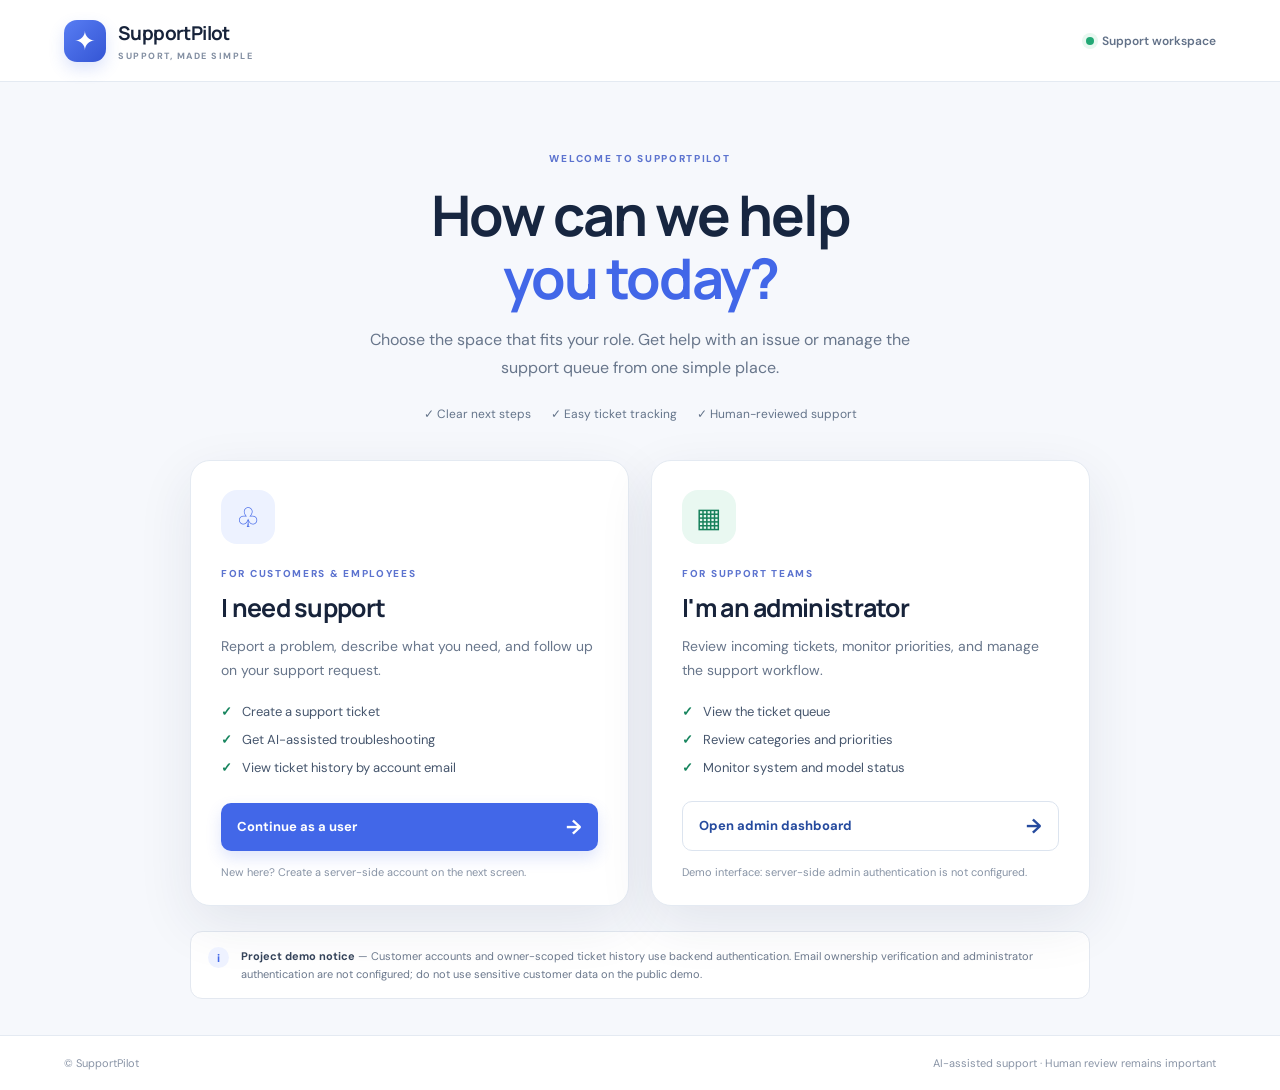
==== commit 2841a9a3: "RAG" ====
--- a/SupportPilot-codebase/SupportPilot/frontend/index.html
+++ b/SupportPilot-codebase/SupportPilot/frontend/index.html
@@ -24,9 +24,9 @@
         <span class="card-kicker">FOR CUSTOMERS & EMPLOYEES</span>
         <h2>I need support</h2>
         <p>Report a problem, describe what you need, and follow up on your support request.</p>
-        <ul><li>Create a support ticket</li><li>Get AI-assisted troubleshooting</li><li>Look up a ticket by its ID</li></ul>
+        <ul><li>Create a support ticket</li><li>Get AI-assisted troubleshooting</li><li>View ticket history by account email</li></ul>
         <a class="action-button primary-action" href="user/">Continue as a user <span>→</span></a>
-        <small class="card-foot">New here? You can create an account on the next screen.</small>
+        <small class="card-foot">New here? Create a server-side account on the next screen.</small>
       </article>
       <article class="role-card admin-card">
         <div class="role-icon admin-icon" aria-hidden="true">▦</div>
@@ -38,7 +38,7 @@
         <small class="card-foot">Demo interface: server-side admin authentication is not configured.</small>
       </article>
     </section>
-    <aside class="privacy-note"><span class="note-icon">i</span><p><strong>Project demo notice</strong> — User sign-in is a browser-only prototype. Do not use real passwords or sensitive information. Secure user/admin authentication must be implemented on the backend before public deployment.</p></aside>
+    <aside class="privacy-note"><span class="note-icon">i</span><p><strong>Project demo notice</strong> — Customer accounts and owner-scoped ticket history use backend authentication. Email ownership verification and administrator authentication are not configured; do not use sensitive customer data on the public demo.</p></aside>
   </main>
   <footer class="site-footer"><span>© SupportPilot</span><span>AI-assisted support · Human review remains important</span></footer>
 </body>
